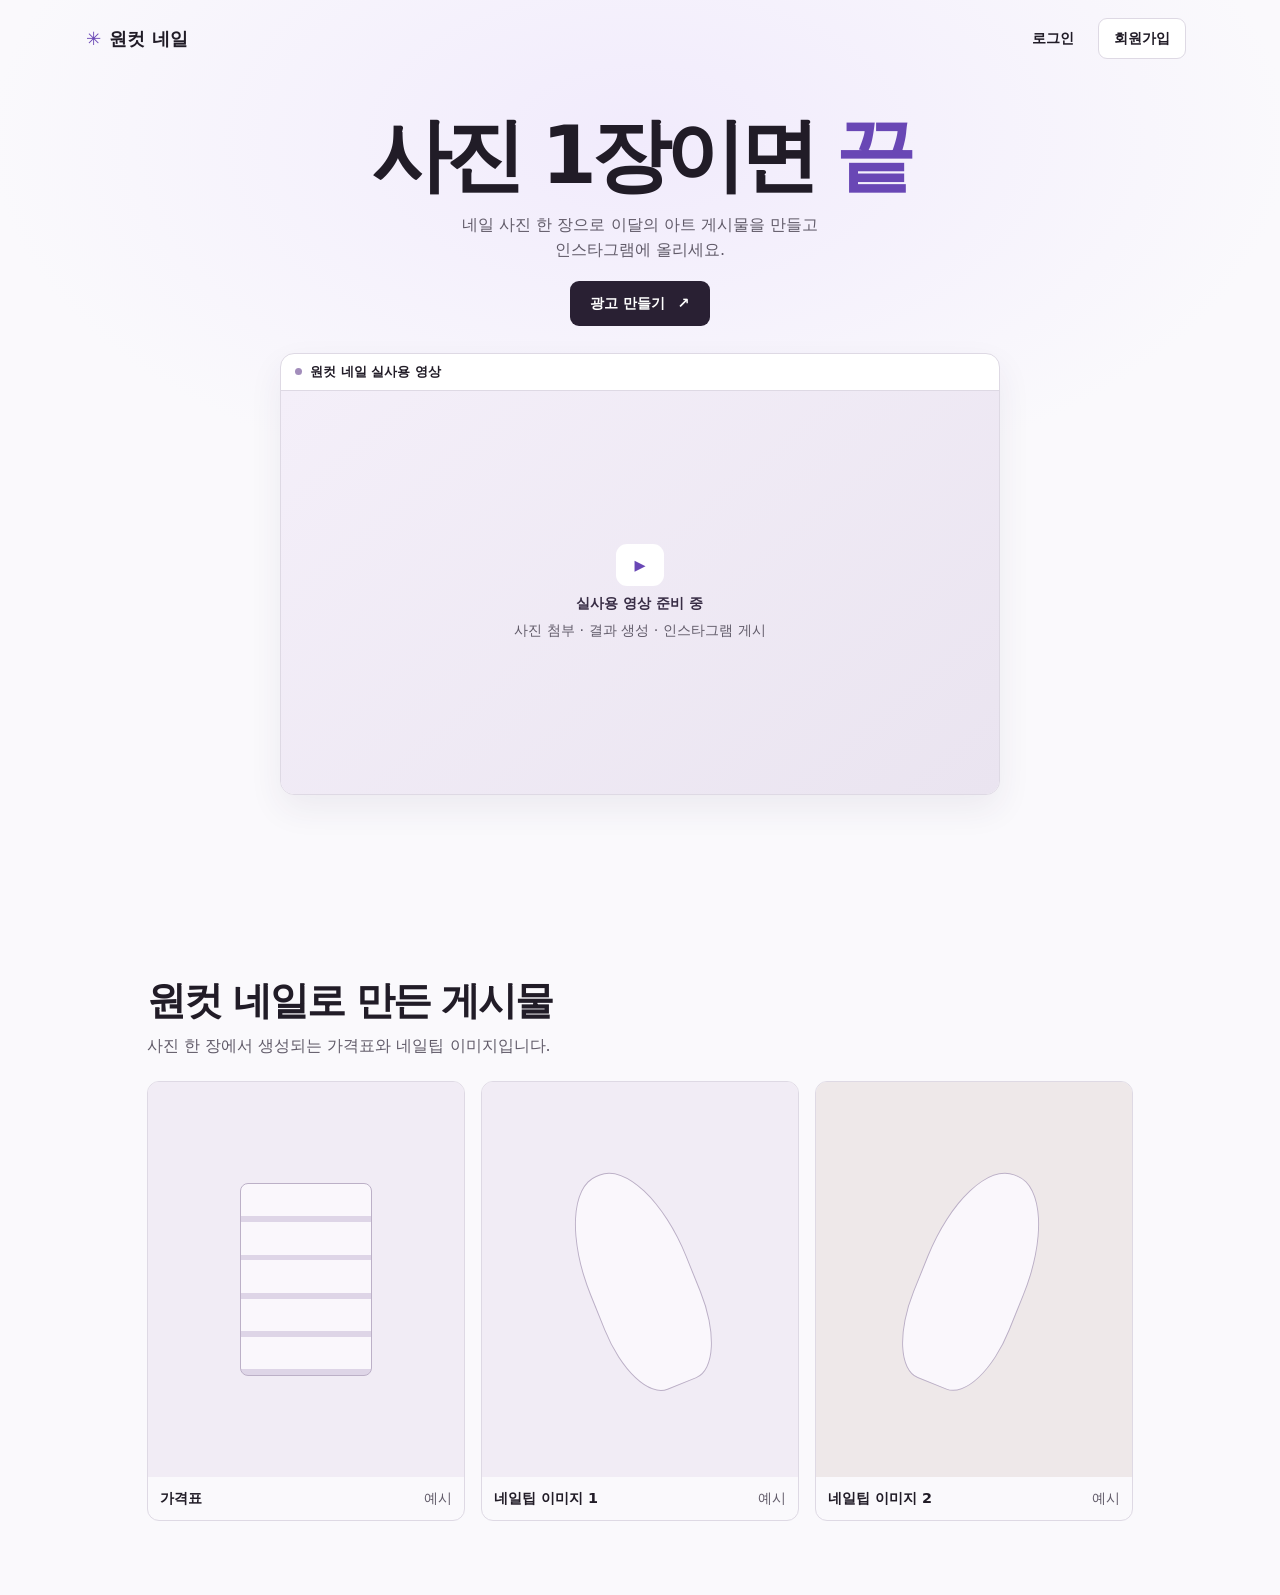
==== src/pipelines/service/frontend/index.html @ 30fa4fbd "feat: 원컷 네일 웹 서비스 구현 및 실행 문서 추가" ====
<!doctype html>
<html lang="ko">
<head>
  <meta charset="utf-8">
  <meta name="viewport" content="width=device-width, initial-scale=1">
  <meta name="description" content="네일 사진 한 장으로 이달의 아트 게시물을 만들어 보세요.">
  <title>원컷 네일 | 사진 1장이면 끝</title>
  <link rel="stylesheet" href="./styles.css">
  <script src="./app.js" type="module"></script>
</head>
<body>
  <div class="first-screen">
    <header class="site-header">
      <a class="brand" href="./" aria-label="원컷 네일 홈">
        <span class="brand-mark" aria-hidden="true">✳</span> 원컷 네일
      </a>
      <nav aria-label="계정">
        <button class="button button-plain" type="button" data-guest data-auth="로그인">로그인</button>
        <button class="button button-outline" type="button" data-guest data-auth="회원가입">회원가입</button>
        <a class="button button-outline" href="./mypage.html" data-account hidden>마이페이지</a>
        <button class="button button-plain" type="button" data-account data-logout hidden>로그아웃</button>
        <p class="auth-status" data-logout-status role="status"></p>
      </nav>
    </header>

    <main id="main">
      <section class="hero" aria-labelledby="hero-title">
        <h1 id="hero-title">사진 1장이면 <span>끝</span></h1>
        <p>네일 사진 한 장으로 이달의 아트 게시물을 만들고<br class="desktop-break">
          인스타그램에 올리세요.</p>
        <a class="button button-primary" href="./create.html" data-auth-create>
          광고 만들기 <span aria-hidden="true">↗</span>
        </a>

        <figure class="demo">
          <figcaption><span aria-hidden="true"></span> 원컷 네일 실사용 영상</figcaption>
          <!-- 촬영본을 연결할 때 .demo-placeholder를 video 요소로 교체합니다. -->
          <div class="demo-placeholder">
            <span class="play-mark" aria-hidden="true">▶</span>
            <strong>실사용 영상 준비 중</strong>
            <span>사진 첨부 · 결과 생성 · 인스타그램 게시</span>
          </div>
        </figure>
      </section>
    </main>
  </div>

  <section class="gallery" aria-labelledby="gallery-title">
    <div class="gallery-inner">
      <h2 id="gallery-title">원컷 네일로 만든 게시물</h2>
      <p>사진 한 장에서 생성되는 가격표와 네일팁 이미지입니다.</p>
      <div class="gallery-grid">
        <!-- 실제 결과물을 연결할 때 각 .image-placeholder를 img 요소로 교체합니다. -->
        <figure>
          <div class="image-placeholder price-preview" aria-hidden="true"><i></i></div>
          <figcaption>가격표 <span>예시</span></figcaption>
        </figure>
        <figure>
          <div class="image-placeholder nail-preview" aria-hidden="true"><i></i></div>
          <figcaption>네일팁 이미지 1 <span>예시</span></figcaption>
        </figure>
        <figure>
          <div class="image-placeholder nail-preview alternate" aria-hidden="true"><i></i></div>
          <figcaption>네일팁 이미지 2 <span>예시</span></figcaption>
        </figure>
      </div>
    </div>
  </section>

</body>
</html>
---- src/pipelines/service/frontend/styles.css ----
/* 화면 전체가 공유하는 색상, 배경, 글꼴을 설정합니다. */
:root {
  color-scheme: light;
  font-family: system-ui, "Apple SD Gothic Neo", "Malgun Gothic", sans-serif;
  color: #211c27;
  background: #faf9fc;
  --muted: #615b69;
  --line: #ded9e4;
  --accent: #6947b5;
}

*, *::before, *::after { box-sizing: border-box; }
/* 페이지의 기본 여백, 배경, 키보드 포커스 표시를 설정합니다. */
body {
  margin: 0;
  background: radial-gradient(ellipse 650px 360px at 50% 140px, #f1ebfc, transparent 100%), #faf9fc;
}
button { font: inherit; }
a { color: inherit; }
:focus-visible { outline: 3px solid var(--accent); outline-offset: 4px; }

/* 랜딩 첫 화면의 높이와 상단 메뉴의 배치를 설정합니다. */
.first-screen {
  min-height: 100svh;
}

.site-header {
  max-width: 1220px;
  margin: auto;
  padding: 18px clamp(16px, 5vw, 56px);
  display: flex;
  align-items: center;
  justify-content: space-between;
  gap: 12px;
}

/* 서비스 로고와 이름의 정렬, 글자 모양, 브랜드 색상을 설정합니다. */
.brand {
  display: inline-flex;
  align-items: center;
  gap: 8px;
  font-size: 1.14rem;
  font-weight: 850;
  text-decoration: none;
  white-space: nowrap;
}

.brand-mark { color: var(--accent); }
.site-header nav { display: flex; gap: 8px; }

/* 공통 버튼의 크기와 정렬, 종류별 색상과 호버 상태를 설정합니다. */
.button {
  display: inline-flex;
  justify-content: center;
  align-items: center;
  gap: 12px;
  padding: 10px 15px;
  border: 1px solid transparent;
  border-radius: 9px;
  cursor: pointer;
  font-size: .9rem;
  font-weight: 750;
  white-space: nowrap;
  text-decoration: none;
}

.button-plain { background: transparent; color: inherit; }
.button-plain:hover, .button-outline:hover { background: #eee8f6; }
.button-outline { border-color: var(--line); background: #fff; color: inherit; }
.button-primary { background: #292033; color: #fff; padding: 12px 19px; }
.button-primary:hover { background: #49385a; }

/* 랜딩의 핵심 메시지와 주요 행동 버튼 영역을 배치합니다. */
.hero {
  width: min(100% - 32px, 960px);
  margin: auto;
  padding: clamp(12px, 4vh, 48px) 0 26px;
  text-align: center;
}

h1, h2, p, figure { margin: 0; }
.hero h1 { font-size: clamp(2.55rem, 7vw, 5rem); line-height: 1.08; letter-spacing: -.075em; }
.hero h1 span { color: var(--accent); }
.hero p { margin: 14px 0 18px; color: var(--muted); line-height: 1.55; }

/* 실사용 영상 프레임과 제목 표시줄을 꾸밉니다. */
.demo {
  width: min(100%, 720px, 88vh);
  margin: clamp(16px, 3vh, 32px) auto 0;
  border: 1px solid var(--line);
  border-radius: 14px;
  overflow: hidden;
  background: #fff;
  box-shadow: 0 14px 34px #35264e12;
}

.demo figcaption {
  display: flex;
  align-items: center;
  gap: 8px;
  padding: 9px 14px;
  font-size: .82rem;
  font-weight: 700;
}

.demo figcaption span { width: 7px; height: 7px; border-radius: 50%; background: #a28dbb; }
.demo video, .demo-placeholder { display: block; width: 100%; aspect-ratio: 16 / 9; }

/* 영상 준비 중 표시와 재생 아이콘을 중앙에 배치합니다. */
.demo-placeholder {
  display: grid;
  place-content: center;
  justify-items: center;
  gap: 8px;
  border-top: 1px solid var(--line);
  background: linear-gradient(140deg, #f4eff9, #eae4f0);
  color: var(--muted);
  font-size: clamp(.74rem, 2.2vw, .9rem);
}

.demo-placeholder strong { color: #382d45; }
.play-mark { display: grid; place-items: center; width: 48px; height: 42px; background: #fff; border-radius: 11px; color: var(--accent); }

/* 랜딩 갤러리의 너비와 카드 그리드, 이미지 비율을 설정합니다. */
.gallery-inner { max-width: 1050px; margin: auto; padding: clamp(36px, 7vw, 74px) clamp(16px, 4vw, 32px); }
.gallery h2 { font-size: clamp(1.65rem, 4vw, 2.45rem); letter-spacing: -.05em; }
.gallery p { margin: 8px 0 24px; color: var(--muted); }
.gallery-grid { display: grid; grid-template-columns: repeat(3, minmax(0, 1fr)); gap: 16px; }
.gallery-grid figure { overflow: hidden; border: 1px solid var(--line); border-radius: 12px; }
.gallery-grid figcaption { display: flex; justify-content: space-between; gap: 8px; padding: 12px; font-size: .9rem; font-weight: 700; }
.gallery-grid figcaption span { color: var(--muted); font-weight: 400; }
.gallery-grid img, .image-placeholder { display: block; width: 100%; aspect-ratio: 4 / 5; object-fit: cover; }
/* 가격표와 네일팁의 예시 이미지가 들어갈 자리를 꾸밉니다. */
.image-placeholder { display: grid; place-items: center; background: #f1ecf5; }
.image-placeholder i { display: block; width: 42%; height: 49%; border: 1px solid #bcb0c7; border-radius: 8px; background: #faf7fc; }
.price-preview i { background: repeating-linear-gradient(#faf7fc 0 17%, #ded5e7 17% 20%); }
.nail-preview i { width: 33%; height: 57%; border-radius: 48% 48% 35% 35%; transform: rotate(-22deg); }
.alternate { background: #eee8e9; }
.alternate i { transform: rotate(22deg); }

/* 인증 팝업과 배경 오버레이의 크기, 모양, 스크롤 동작을 설정합니다. */
.auth-dialog {
  position: fixed;
  width: min(100% - 32px, 400px);
  max-height: calc(100dvh - 32px);
  padding: 36px 28px 28px;
  border: 1px solid var(--line);
  border-radius: 18px;
  background: #faf9fc;
  color: #211c27;
  box-shadow: 0 24px 80px #1a11234d;
}

.auth-dialog::backdrop {
  background: #21182bc7;
  backdrop-filter: blur(6px);
}

body:has(.auth-dialog[open]) { overflow: hidden; }
.auth-dialog h2 { margin-bottom: 24px; text-align: center; font-size: 1.55rem; }

/* 인증 팝업의 닫기 버튼을 배치하고 기본 제출 버튼의 너비를 맞춥니다. */
.auth-close {
  position: absolute;
  top: 10px;
  right: 10px;
  width: 36px;
  height: 36px;
  border: 0;
  border-radius: 8px;
  background: transparent;
  color: var(--muted);
  font-size: 1.5rem;
  cursor: pointer;
}

.auth-close:hover { background: #eee8f6; }
.auth-action { width: 100%; }

/* 인증 입력 필드와 상태 안내 문구를 정렬합니다. */
.auth-email { display: grid; gap: 9px; }
.auth-email label { font-size: .88rem; font-weight: 700; }
.auth-email input {
  width: 100%;
  min-width: 0;
  padding: 11px 12px;
  border: 1px solid var(--line);
  border-radius: 9px;
  background: #fff;
  color: inherit;
  font: inherit;
}
.auth-status { color: var(--muted); font-size: .85rem; }
.auth-status:not(:empty) { margin-top: 12px; }

/* 좁은 화면에서 랜딩의 메뉴와 콘텐츠 여백을 조정합니다. */
@media (max-width: 580px) {
  .site-header nav { gap: 3px; }
  .site-header .button { padding-inline: 9px; }
  .hero { padding-top: 32px; }
  .desktop-break { display: none; }
  .gallery-grid { gap: 8px; }
  .gallery-grid figcaption { flex-wrap: wrap; padding: 8px; font-size: .76rem; }
}

/* 숨김 상태인 요소와 비활성 버튼이 각각의 상태를 드러내게 합니다. */
[hidden] { display: none !important; }
.button:disabled { cursor: default; opacity: .65; }

/* 광고 생성과 마이페이지에서 사용하는 사이드바와 본문을 배치합니다. */
.create-layout {
  display: grid;
  grid-template-columns: 175px minmax(0, 760px);
  gap: clamp(16px, 4vw, 48px);
  align-items: stretch;
  max-width: 1100px;
  margin: auto;
  padding: clamp(16px, 4vw, 40px);
}

.create-sidebar, .create-main {
  border: 1px solid var(--line);
  border-radius: 14px;
  background: #fff;
}

.create-sidebar { padding: 16px 12px; }
.create-sidebar nav { display: grid; gap: 4px; margin-top: 14px; }
.create-sidebar nav .button { justify-content: flex-start; }
.create-main { min-width: 0; padding: clamp(16px, 4vw, 28px); }
.create-main h1 {
  margin: 0 0 20px;
  font-size: clamp(1.7rem, 5vw, 2.6rem);
  letter-spacing: -.06em;
}

/* 광고 생성 양식과 입력 항목 간격을 설정합니다. */
.create-form { display: grid; gap: 22px; }
.create-field { display: grid; align-content: start; gap: 7px; min-width: 0; }
.create-field > label:not(.photo-drop), .shop-fields legend { font-weight: 760; }

/* 사진 첨부 영역, 드래그 상태, 첨부 미리보기와 오류를 표시합니다. */
.photo-drop {
  position: relative;
  display: grid;
  justify-items: center;
  gap: 7px;
  padding: 17px 12px;
  border: 1px dashed #a997c3;
  border-radius: 10px;
  background: #f8f4fc;
  text-align: center;
  cursor: pointer;
}

.photo-drop:hover, .photo-drop.is-dragging { background: #eee5fa; }
.photo-drop:focus-within { outline: 3px solid var(--accent); outline-offset: 3px; }
.photo-icon { color: var(--accent); font-size: 1.45rem; line-height: 1; }
.photo-drop span:last-of-type, .prompt-meta { color: var(--muted); font-size: .82rem; }
.photo-input { position: absolute; width: 1px; height: 1px; opacity: 0; }
.photo-preview { display: flex; align-items: center; gap: 12px; min-width: 0; }
.photo-preview img { width: 64px; height: 64px; object-fit: cover; border-radius: 8px; }
.photo-preview span { flex: 1; min-width: 0; overflow-wrap: anywhere; }
.field-error { color: #9f2244; font-size: .85rem; }
.field-error:empty { display: none; }

/* 매장 정보 입력 그리드와 프롬프트 입력창, 실행 버튼을 정렬합니다. */
.shop-fields { min-width: 0; margin: 0; padding: 0; border: 0; }
.shop-fields legend { margin-bottom: 10px; padding: 0; }
.shop-grid { display: grid; grid-template-columns: repeat(2, minmax(0, 1fr)); gap: 12px; }
.shop-grid label { font-size: .87rem; }
.create-field input:not(.photo-input), .create-field textarea {
  width: 100%;
  min-width: 0;
  padding: 10px 12px;
  border: 1px solid var(--line);
  border-radius: 8px;
  background: #fff;
  color: inherit;
  font: inherit;
}

.create-field textarea { resize: vertical; }
.prompt-meta, .create-actions { display: flex; justify-content: space-between; align-items: center; gap: 8px; }
.prompt-meta output { white-space: nowrap; }
.create-actions { justify-content: flex-end; flex-wrap: wrap; }

/* 좁은 화면에서 작업 레이아웃과 카드 그리드의 열 수를 조정합니다. */
@media (max-width: 650px) {
  .create-layout { grid-template-columns: minmax(0, 1fr); }
  .create-sidebar { display: flex; flex-wrap: wrap; align-items: center; justify-content: space-between; gap: 8px; }
  .create-sidebar nav { display: flex; flex-wrap: wrap; margin: 0; }
  .create-sidebar nav .button { padding-inline: 8px; }
}

/* 폭이 특히 좁은 화면에서 카드가 한 열로 배치되게 합니다. */
@media (max-width: 390px) {
  .shop-grid { grid-template-columns: minmax(0, 1fr); }
}

/* 생성 결과의 제목과 이미지 카드, 개별 수정 지시를 배치합니다. */
.result-panel { display: grid; gap: 22px; }
.result-header { display: flex; justify-content: space-between; align-items: start; gap: 12px; flex-wrap: wrap; }
.result-header h1 { margin-bottom: 5px; }
.result-header p, .result-note { color: var(--muted); font-size: .87rem; }
.result-grid { align-items: start; }
.result-grid .image-placeholder { aspect-ratio: 1 / 1; }
.result-image-edit { display: grid; gap: 8px; padding: 0 10px 10px; }
.result-image-edit .button { white-space: normal; padding-inline: 6px; }
.image-edit-draft { color: var(--muted); font-size: .85rem; overflow-wrap: anywhere; white-space: pre-wrap; }
/* 이미지 수정 팝업의 너비와 선택 이미지 미리보기를 설정합니다. */
.image-edit-dialog { width: min(100% - 32px, 450px); }
.image-edit-preview { display: grid; justify-items: center; gap: 6px; margin-bottom: 16px; font-weight: 700; }
.image-edit-preview .image-placeholder { width: 112px; aspect-ratio: 1 / 1; border-radius: 8px; }
.image-edit-dialog .create-actions { margin-top: 8px; }

/* 시험용 선택 컨트롤과 처리 상태 안내를 표시합니다. */
.preview-control { display: inline-flex; align-items: center; gap: 7px; color: var(--muted); font-size: .82rem; }
.preview-control select { padding: 5px; border: 1px solid var(--line); border-radius: 6px; background: #fff; color: inherit; font: inherit; }
.preview-note, .workflow-dialog > p { color: var(--muted); font-size: .9rem; margin-bottom: 10px; }
.preview-note:empty { display: none; }
.status-card { display: flex; align-items: center; justify-content: space-between; gap: 10px; background: #fff3f6; border-radius: 8px; padding: 12px; font-size: .9rem; }
/* 내보내기와 게시 미리보기 팝업의 공통 너비와 버튼 배치를 설정합니다. */
.workflow-dialog { width: min(100% - 28px, 650px); }
.workflow-dialog h2 { margin-bottom: 14px; text-align: left; }
.workflow-actions { display: flex; flex-wrap: wrap; align-items: center; justify-content: flex-end; gap: 8px; margin-top: 14px; }
/* 내보낼 이미지의 선택 여부와 게시 순번을 표시합니다. */
.export-grid { display: grid; grid-template-columns: repeat(3, minmax(0, 1fr)); gap: 8px; }
.export-option { overflow: hidden; display: grid; gap: 6px; padding: 5px 5px 9px; border: 1px solid var(--line); border-radius: 8px; background: #fff; color: inherit; cursor: pointer; }
.export-option[aria-pressed="true"] { border-color: var(--accent); background: #f3edf9; }
.selection-order { color: var(--muted); font-size: .8rem; }
/* 게시 미리보기에서 이미지 순서와 이동 버튼을 배치합니다. */
.publish-images { display: grid; grid-template-columns: repeat(3, minmax(0, 1fr)); gap: 8px; padding: 0; list-style: none; }
.publish-images li { text-align: center; }
.publish-images li > span:not(.image-placeholder) { display: block; margin: 6px 0; font-size: .8rem; }
.publish-images button { padding: 4px 8px; margin: 0 2px; }
/* 게시 실패 화면에서 문구의 줄바꿈을 유지해 표시합니다. */
#failure-caption { padding: 10px; background: #f3edf9; white-space: pre-wrap; overflow-wrap: anywhere; font: inherit; }
/* 마이페이지 채팅 목록과 관리 버튼, 삭제 대상 선택지를 정렬합니다. */
.chat-list { padding: 0; list-style: none; }
.chat-list li { display: flex; justify-content: space-between; gap: 10px; flex-wrap: wrap; padding: 12px 0; border-top: 1px solid var(--line); }
.chat-list li p { margin-top: 4px; font-size: .85rem; color: var(--muted); }
.chat-list .workflow-actions { margin: 0; }
.chat-limit-options { display: grid; gap: 8px; border: 1px solid var(--line); border-radius: 8px; }
.chat-limit-options label { display: flex; align-items: center; gap: 6px; }

/* 게시글 문구 영역의 조작 버튼을 양쪽에 배치합니다. */
.caption-actions { justify-content: space-between; margin-top: 0; }

/* 결과 카드와 내보내기, 게시 미리보기의 실제 이미지 크기를 맞춥니다. */
.result-grid .image-placeholder img,
.export-grid .image-placeholder img,
.publish-images .image-placeholder img { width: 100%; height: 100%; object-fit: cover; }

/* 개별 수정 팝업에서 선택 이미지가 프레임을 채우게 합니다. */
.image-edit-preview img { width: 100%; height: 100%; object-fit: cover; border-radius: inherit; }

/* 인증과 계정 메뉴 중 숨김 상태인 항목의 표시를 차단합니다. */
.auth-email[hidden], [data-guest][hidden], [data-account][hidden] { display: none; }
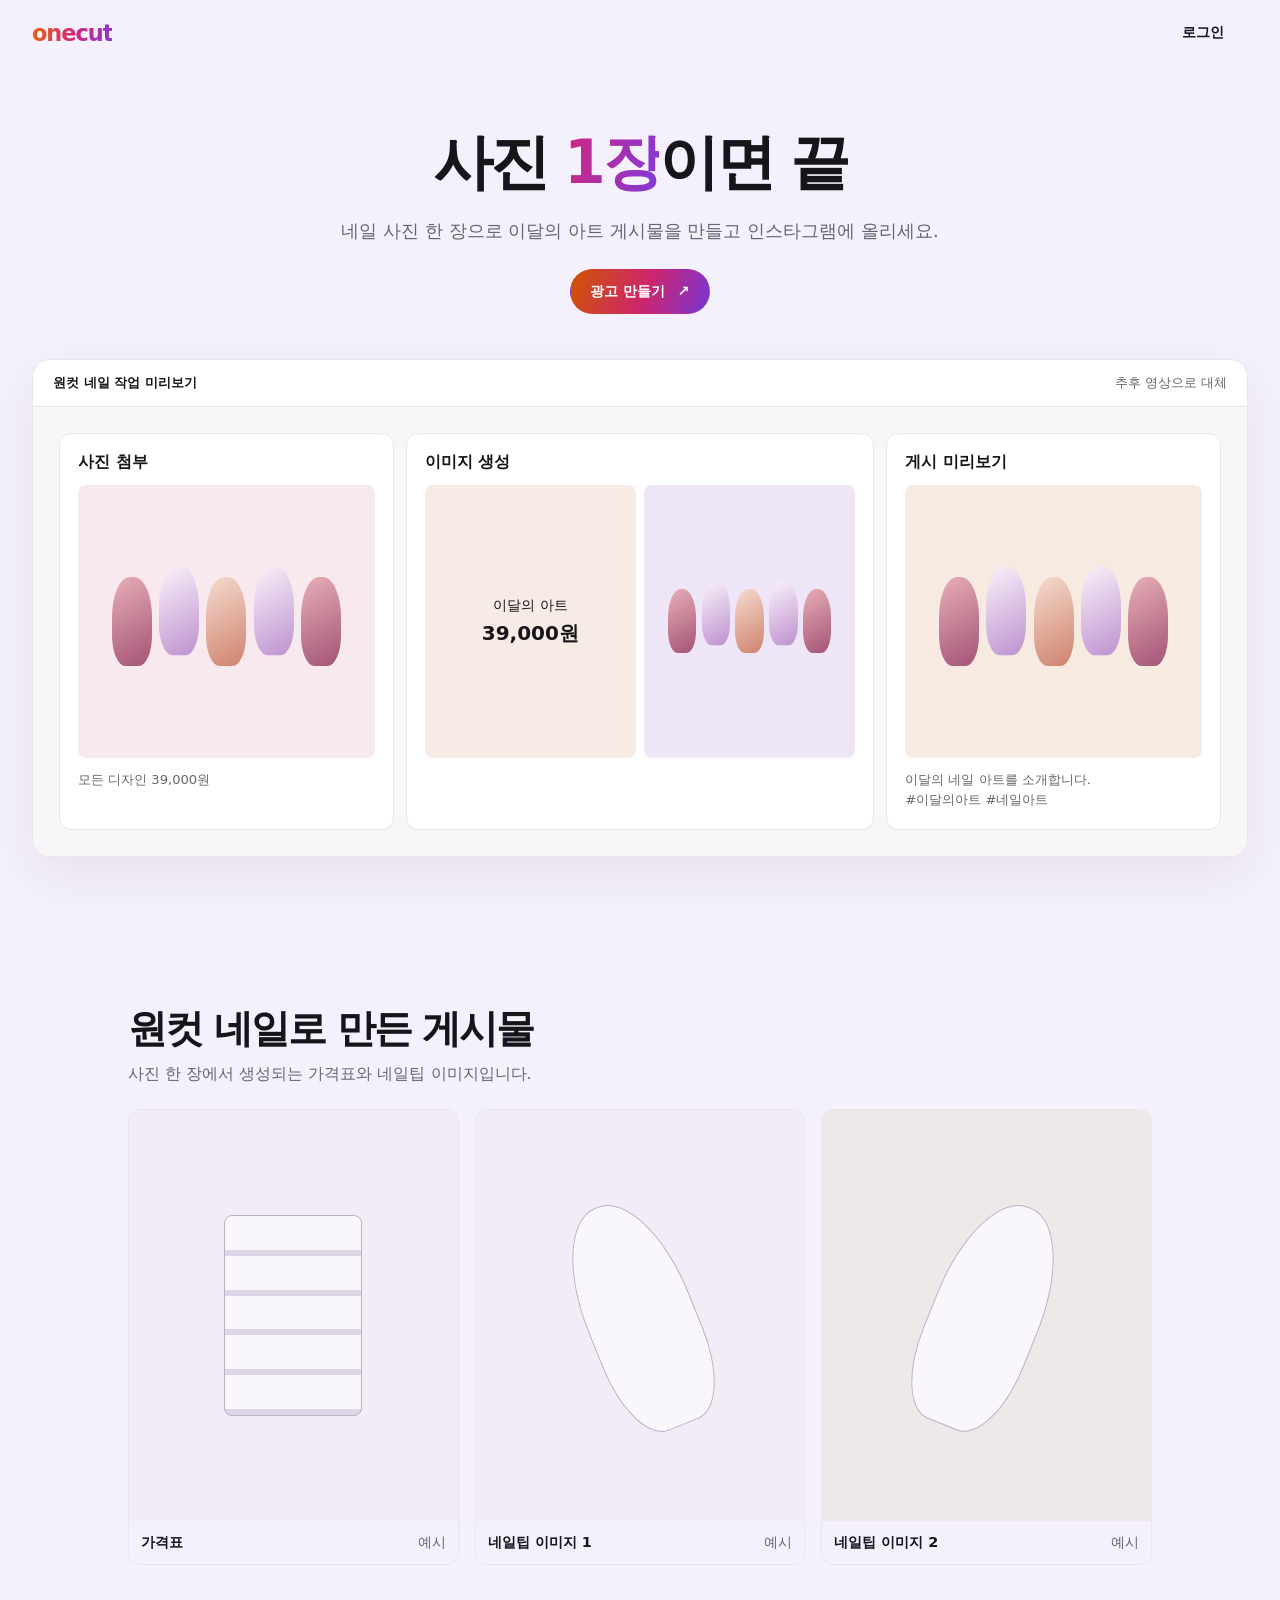
==== commit f70c7721: "feat: refine Onecut web design and ad workflow" ====
--- a/src/pipelines/service/frontend/index.html
+++ b/src/pipelines/service/frontend/index.html
@@ -6,17 +6,18 @@
   <meta name="description" content="네일 사진 한 장으로 이달의 아트 게시물을 만들어 보세요.">
   <title>원컷 네일 | 사진 1장이면 끝</title>
   <link rel="stylesheet" href="./styles.css">
-  <script src="./app.js" type="module"></script>
+  <link rel="stylesheet" href="./landing.css">
+  <script src="./app.js?v=login-error-preview" type="module"></script>
 </head>
-<body>
+<body class="landing-page">
   <div class="first-screen">
     <header class="site-header">
-      <a class="brand" href="./" aria-label="원컷 네일 홈">
-        <span class="brand-mark" aria-hidden="true">✳</span> 원컷 네일
-      </a>
-      <nav aria-label="계정">
+      <a class="brand brand-wordmark" href="./" aria-label="원컷 네일 홈">onecut</a>
+      <button class="landing-menu-toggle" type="button" aria-expanded="false" aria-controls="landing-account" aria-label="계정 메뉴">
+        <span aria-hidden="true"></span>
+      </button>
+      <nav id="landing-account" aria-label="계정">
         <button class="button button-plain" type="button" data-guest data-auth="로그인">로그인</button>
-        <button class="button button-outline" type="button" data-guest data-auth="회원가입">회원가입</button>
         <a class="button button-outline" href="./mypage.html" data-account hidden>마이페이지</a>
         <button class="button button-plain" type="button" data-account data-logout hidden>로그아웃</button>
         <p class="auth-status" data-logout-status role="status"></p>
@@ -25,21 +26,34 @@
 
     <main id="main">
       <section class="hero" aria-labelledby="hero-title">
-        <h1 id="hero-title">사진 1장이면 <span>끝</span></h1>
-        <p>네일 사진 한 장으로 이달의 아트 게시물을 만들고<br class="desktop-break">
-          인스타그램에 올리세요.</p>
-        <a class="button button-primary" href="./create.html" data-auth-create>
+        <h1 id="hero-title">사진 <span class="brand-title-accent">1장</span>이면 끝</h1>
+        <p>네일 사진 한 장으로 이달의 아트 게시물을 만들고 인스타그램에 올리세요.</p>
+        <a class="button button-primary button-brand" href="./create.html" data-auth-create>
           광고 만들기 <span aria-hidden="true">↗</span>
         </a>
 
         <figure class="demo">
-          <figcaption><span aria-hidden="true"></span> 원컷 네일 실사용 영상</figcaption>
-          <!-- 촬영본을 연결할 때 .demo-placeholder를 video 요소로 교체합니다. -->
-          <div class="demo-placeholder">
-            <span class="play-mark" aria-hidden="true">▶</span>
-            <strong>실사용 영상 준비 중</strong>
-            <span>사진 첨부 · 결과 생성 · 인스타그램 게시</span>
-          </div>
+          <figcaption>원컷 네일 작업 미리보기 <span>추후 영상으로 대체</span></figcaption>
+          <!-- 촬영본이 준비되면 작업 예시를 video 요소로 교체합니다. -->
+          <ol class="landing-workflow">
+            <li>
+              <h2>사진 첨부</h2>
+              <div class="nail-swatch" aria-hidden="true"><i></i><i></i><i></i><i></i><i></i></div>
+              <p>모든 디자인 39,000원</p>
+            </li>
+            <li>
+              <h2>이미지 생성</h2>
+              <div class="workflow-art">
+                <div class="demo-price"><span>이달의 아트</span><strong>39,000원</strong></div>
+                <div class="nail-swatch result-swatch" aria-hidden="true"><i></i><i></i><i></i><i></i><i></i></div>
+              </div>
+            </li>
+            <li class="workflow-publish">
+              <h2>게시 미리보기</h2>
+              <div class="nail-swatch publish-swatch" aria-hidden="true"><i></i><i></i><i></i><i></i><i></i></div>
+              <p>이달의 네일 아트를 소개합니다.<br>#이달의아트 #네일아트</p>
+            </li>
+          </ol>
         </figure>
       </section>
     </main>
--- a/src/pipelines/service/frontend/styles.css
+++ b/src/pipelines/service/frontend/styles.css
@@ -7,6 +7,9 @@
   --muted: #615b69;
   --line: #ded9e4;
   --accent: #6947b5;
+  --onecut-gradient: linear-gradient(110deg, #cf5500, #cd256d 54%, #7736d5);
+  --onecut-wordmark-gradient: linear-gradient(110deg, #e86d09, #d62479 54%, #8537dd);
+  --onecut-canvas: #f5f1fc;
 }
 
 *, *::before, *::after { box-sizing: border-box; }
@@ -45,7 +48,29 @@
   white-space: nowrap;
 }
 
-.brand-mark { color: var(--accent); }
+.brand-wordmark {
+  width: fit-content;
+  font-size: 1.4rem;
+  font-weight: 800;
+  letter-spacing: -.045em;
+  color: #ad245e;
+}
+@supports (background-clip: text) {
+  .brand-wordmark {
+    background-image: var(--onecut-wordmark-gradient);
+    background-clip: text;
+    -webkit-text-fill-color: transparent;
+  }
+}
+@media (forced-colors: active) {
+  .brand-wordmark { -webkit-text-fill-color: currentColor; }
+}
+.brand-mark {
+  color: var(--accent);
+  background: linear-gradient(135deg, #f48226 8%, #e83c83 50%, #7442ca 88%);
+  background-clip: text;
+  -webkit-text-fill-color: transparent;
+}
 .site-header nav { display: flex; gap: 8px; }
 
 /* 공통 버튼의 크기와 정렬, 종류별 색상과 호버 상태를 설정합니다. */
@@ -69,6 +94,8 @@
 .button-outline { border-color: var(--line); background: #fff; color: inherit; }
 .button-primary { background: #292033; color: #fff; padding: 12px 19px; }
 .button-primary:hover { background: #49385a; }
+.button-primary.button-brand { background: var(--onecut-gradient); }
+.button-primary.button-brand:hover { filter: brightness(.9); }
 
 /* 랜딩의 핵심 메시지와 주요 행동 버튼 영역을 배치합니다. */
 .hero {
@@ -176,16 +203,22 @@
 
 .auth-close:hover { background: #eee8f6; }
 .auth-action { width: 100%; }
+.auth-alternative { display: grid; gap: 14px; margin: 16px 0 6px; }
+.auth-alternative[hidden] { display: none; }
+.auth-divider { display: flex; align-items: center; gap: 10px; color: var(--muted); font-size: .8rem; }
+.auth-divider::before, .auth-divider::after { content: ""; flex: 1; border-top: 1px solid var(--line); }
+.auth-dialog .auth-google { width: 100%; color: #211c27; font-weight: 750; }
+.auth-dialog .auth-google:disabled { opacity: 1; }
 
 /* 인증 입력 필드와 상태 안내 문구를 정렬합니다. */
 .auth-email { display: grid; gap: 9px; }
 .auth-email label { font-size: .88rem; font-weight: 700; }
+.auth-email label:is([for="auth-email"], [for="auth-password"]) { color: var(--muted); font-weight: 500; }
+.auth-email input, .auth-dialog .auth-google { border: 1px solid var(--line); border-radius: 9px; }
 .auth-email input {
   width: 100%;
   min-width: 0;
   padding: 11px 12px;
-  border: 1px solid var(--line);
-  border-radius: 9px;
   background: #fff;
   color: inherit;
   font: inherit;
@@ -227,7 +260,57 @@
 .create-sidebar { padding: 16px 12px; }
 .create-sidebar nav { display: grid; gap: 4px; margin-top: 14px; }
 .create-sidebar nav .button { justify-content: flex-start; }
+.sidebar-history { width: 100%; margin-top: 16px; padding-top: 12px; border-top: 1px solid var(--line); }
+.sidebar-history h2 { margin: 0 0 8px; font-size: .92rem; }
+.sidebar-history ul { display: grid; gap: 4px; margin: 0; padding: 0; list-style: none; }
+.sidebar-history a { display: block; padding: 8px; border-radius: 8px; overflow-wrap: anywhere; font-size: .88rem; text-decoration: none; }
+.sidebar-history a:hover, .sidebar-history a[aria-current="page"] { background: #f1ebfc; }
+.sidebar-history p { margin: 0; color: var(--muted); font-size: .82rem; }
 .create-main { min-width: 0; padding: clamp(16px, 4vw, 28px); }
+.ad-workspace {
+  grid-template-columns: clamp(185px, 19vw, 260px) minmax(0, 1fr);
+  gap: 0;
+  max-width: none;
+  min-height: 100svh;
+  padding: 0;
+  background: var(--onecut-canvas);
+}
+.ad-workspace .create-sidebar nav .button { justify-content: center; }
+.ad-workspace .photo-drop { border-color: #af95e2; background: #f7f3fd; }
+.brand-title-accent { color: #a72db0; }
+@supports (background-clip: text) {
+  .brand-title-accent {
+    background-image: linear-gradient(105deg, #d1267a, #8239dd);
+    background-clip: text;
+    -webkit-text-fill-color: transparent;
+  }
+}
+@media (forced-colors: active) {
+  .brand-title-accent { -webkit-text-fill-color: currentColor; }
+}
+.ad-workspace .create-sidebar { border: 0; border-inline-end: 1px solid var(--line); border-radius: 0; padding: 20px clamp(12px, 2vw, 24px); }
+.workspace-sidebar { display: contents; }
+.workspace-sidebar-toggle { display: none; }
+.ad-workspace .create-main { border: 0; border-radius: 0; background: transparent; padding: clamp(20px, 5vw, 72px); }
+.ad-workspace :is(#create-title, .create-form, .result-panel) { max-width: 840px; margin-inline: auto; }
+.ad-workspace #create-title { text-align: center; }
+.sidebar-shop { width: 100%; margin-top: 20px; }
+.sidebar-shop-heading { display: flex; align-items: center; justify-content: space-between; gap: 8px; margin-bottom: 8px; }
+.sidebar-shop h2 { margin: 0; font-size: .92rem; }
+.sidebar-shop-heading .button { padding: 5px; color: var(--accent); font-size: .78rem; }
+.sidebar-shop dl { display: grid; gap: 4px; margin: 0; font-size: .85rem; }
+.sidebar-shop dl[hidden] { display: none; }
+.sidebar-shop dt { color: var(--muted); font-size: .75rem; }
+.sidebar-shop dd { margin: 0 0 8px; font-weight: 650; overflow-wrap: anywhere; }
+.sidebar-shop-form { display: grid; gap: 8px; }
+.sidebar-shop-form[hidden] { display: none; }
+.sidebar-shop-form label { display: grid; gap: 4px; font-size: .78rem; }
+.sidebar-shop-form input { width: 100%; min-width: 0; padding: 7px; border: 1px solid var(--line); border-radius: 8px; font: inherit; }
+.sidebar-shop-form input:focus { border-color: var(--accent); outline: none; }
+.sidebar-shop-form .button { padding: 7px 10px; }
+.sidebar-shop-form p { margin: 0; font-size: .8rem; }
+.prompt-example { margin: 0; color: var(--muted); font-size: .875rem; }
+.submitted-prompt { justify-self: end; max-width: 85%; margin: 0; padding: 10px 16px; border-radius: 16px; background: #eee5fa; white-space: pre-wrap; overflow-wrap: anywhere; }
 .create-main h1 {
   margin: 0 0 20px;
   font-size: clamp(1.7rem, 5vw, 2.6rem);
@@ -237,7 +320,7 @@
 /* 광고 생성 양식과 입력 항목 간격을 설정합니다. */
 .create-form { display: grid; gap: 22px; }
 .create-field { display: grid; align-content: start; gap: 7px; min-width: 0; }
-.create-field > label:not(.photo-drop), .shop-fields legend { font-weight: 760; }
+.create-field > label:not(.photo-drop) { font-weight: 760; }
 
 /* 사진 첨부 영역, 드래그 상태, 첨부 미리보기와 오류를 표시합니다. */
 .photo-drop {
@@ -266,7 +349,6 @@
 
 /* 매장 정보 입력 그리드와 프롬프트 입력창, 실행 버튼을 정렬합니다. */
 .shop-fields { min-width: 0; margin: 0; padding: 0; border: 0; }
-.shop-fields legend { margin-bottom: 10px; padding: 0; }
 .shop-grid { display: grid; grid-template-columns: repeat(2, minmax(0, 1fr)); gap: 12px; }
 .shop-grid label { font-size: .87rem; }
 .create-field input:not(.photo-input), .create-field textarea {
@@ -283,11 +365,40 @@
 .create-field textarea { resize: vertical; }
 .prompt-meta, .create-actions { display: flex; justify-content: space-between; align-items: center; gap: 8px; }
 .prompt-meta output { white-space: nowrap; }
+.initial-prompt-meta { justify-content: flex-end; }
 .create-actions { justify-content: flex-end; flex-wrap: wrap; }
+.ad-workspace .create-form .create-actions { justify-content: center; }
+.ad-workspace .create-form .button-brand { width: min(100%, 290px); }
 
 /* 좁은 화면에서 작업 레이아웃과 카드 그리드의 열 수를 조정합니다. */
 @media (max-width: 650px) {
   .create-layout { grid-template-columns: minmax(0, 1fr); }
+  .ad-workspace .create-main { padding-top: 62px; }
+  .workspace-sidebar { display: block; position: fixed; inset: 8px auto auto 0; z-index: 3; }
+  .workspace-sidebar-toggle {
+    display: grid;
+    place-items: center;
+    width: 44px;
+    height: 44px;
+    border: 1px solid var(--line);
+    border-radius: 0 10px 10px 0;
+    background: #fff;
+    color: inherit;
+    cursor: pointer;
+  }
+  .workspace-sidebar .create-sidebar {
+    display: none;
+    position: absolute;
+    inset: 0 auto auto 100%;
+    width: min(250px, calc(100vw - 56px));
+    max-height: calc(100dvh - 16px);
+    overflow: auto;
+    border: 1px solid var(--line);
+    border-radius: 0 12px 12px 12px;
+    box-shadow: 0 12px 30px #26174524;
+  }
+  .workspace-sidebar-toggle[aria-expanded="true"] + .create-sidebar { display: block; }
+  .workspace-sidebar .create-sidebar nav { display: grid; margin-top: 14px; }
   .create-sidebar { display: flex; flex-wrap: wrap; align-items: center; justify-content: space-between; gap: 8px; }
   .create-sidebar nav { display: flex; flex-wrap: wrap; margin: 0; }
   .create-sidebar nav .button { padding-inline: 8px; }
@@ -300,16 +411,19 @@
 
 /* 생성 결과의 제목과 이미지 카드, 개별 수정 지시를 배치합니다. */
 .result-panel { display: grid; gap: 22px; }
-.result-header { display: flex; justify-content: space-between; align-items: start; gap: 12px; flex-wrap: wrap; }
-.result-header h1 { margin-bottom: 5px; }
-.result-header p, .result-note { color: var(--muted); font-size: .87rem; }
-.result-grid { align-items: start; }
+.result-grid { align-items: stretch; }
+.result-grid figure { display: flex; flex-direction: column; background: #fff; }
+.result-grid .result-image-edit { margin-top: auto; }
 .result-grid .image-placeholder { aspect-ratio: 1 / 1; }
 .result-image-edit { display: grid; gap: 8px; padding: 0 10px 10px; }
 .result-image-edit .button { white-space: normal; padding-inline: 6px; }
-.image-edit-draft { color: var(--muted); font-size: .85rem; overflow-wrap: anywhere; white-space: pre-wrap; }
+.image-prompt-summary { display: grid; gap: 5px; margin: 0; padding: 0; list-style: none; }
+.image-prompt-summary:empty { display: none; }
+.image-prompt-summary li { display: flex; justify-content: space-between; align-items: center; gap: 8px; padding: 4px 8px 4px 12px; border-radius: 8px; background: #eee5fa; overflow-wrap: anywhere; }
+.image-prompt-remove { flex: 0 0 32px; min-height: 32px; border: 0; border-radius: 6px; background: transparent; color: var(--muted); font-size: 1.2rem; cursor: pointer; }
+.image-prompt-remove:hover { background: #e0d3f0; color: inherit; }
 /* 이미지 수정 팝업의 너비와 선택 이미지 미리보기를 설정합니다. */
-.image-edit-dialog { width: min(100% - 32px, 450px); }
+.image-edit-dialog { width: min(100% - 32px, 450px); background: var(--onecut-canvas); }
 .image-edit-preview { display: grid; justify-items: center; gap: 6px; margin-bottom: 16px; font-weight: 700; }
 .image-edit-preview .image-placeholder { width: 112px; aspect-ratio: 1 / 1; border-radius: 8px; }
 .image-edit-dialog .create-actions { margin-top: 8px; }
@@ -330,22 +444,53 @@
 .export-option[aria-pressed="true"] { border-color: var(--accent); background: #f3edf9; }
 .selection-order { color: var(--muted); font-size: .8rem; }
 /* 게시 미리보기에서 이미지 순서와 이동 버튼을 배치합니다. */
-.publish-images { display: grid; grid-template-columns: repeat(3, minmax(0, 1fr)); gap: 8px; padding: 0; list-style: none; }
-.publish-images li { text-align: center; }
+.publish-images { display: flex; gap: 8px; overflow-x: auto; padding: 0 0 4px; list-style: none; }
+#publish-dialog :is(#publish-caption, .publish-images) {
+  --publish-scroll-thumb: #a4a0a8;
+  scrollbar-width: thin;
+  scrollbar-color: var(--publish-scroll-thumb) transparent;
+}
+#publish-dialog .publish-images:not(.show-scrollbar) { --publish-scroll-thumb: transparent; }
+#publish-dialog :is(#publish-caption, .publish-images)::-webkit-scrollbar { width: 8px; height: 8px; }
+#publish-dialog :is(#publish-caption, .publish-images)::-webkit-scrollbar-thumb {
+  border-radius: 999px;
+  background: var(--publish-scroll-thumb);
+}
+.publish-images li { flex: 0 0 clamp(128px, 31%, 216px); min-width: 0; text-align: center; scroll-snap-align: start; }
 .publish-images li > span:not(.image-placeholder) { display: block; margin: 6px 0; font-size: .8rem; }
 .publish-images button { padding: 4px 8px; margin: 0 2px; }
 /* 게시 실패 화면에서 문구의 줄바꿈을 유지해 표시합니다. */
 #failure-caption { padding: 10px; background: #f3edf9; white-space: pre-wrap; overflow-wrap: anywhere; font: inherit; }
+#publish-success h2 { text-align: center; }
+#publish-success .workflow-actions { justify-content: center; }
+#close-publish-success { min-width: 88px; min-height: 36px; padding: 6px 14px; font-size: 14px; }
 /* 마이페이지 채팅 목록과 관리 버튼, 삭제 대상 선택지를 정렬합니다. */
 .chat-list { padding: 0; list-style: none; }
 .chat-list li { display: flex; justify-content: space-between; gap: 10px; flex-wrap: wrap; padding: 12px 0; border-top: 1px solid var(--line); }
 .chat-list li p { margin-top: 4px; font-size: .85rem; color: var(--muted); }
 .chat-list .workflow-actions { margin: 0; }
+.history-content { max-width: 840px; margin-inline: auto; }
+.history-workspace .create-sidebar [aria-current="page"] { background: #eee5fa; }
+.instagram-account-row { display: flex; align-items: center; justify-content: space-between; flex-wrap: wrap; gap: 12px; margin-top: 20px; padding-block: 16px; border-block: 1px solid var(--line); }
+.instagram-account-row[hidden] { display: none; }
+.history-workspace .chat-list li { align-items: center; padding-block: 16px; }
+.history-workspace .chat-list li:last-child { border-bottom: 1px solid var(--line); }
+.history-workspace .chat-list .chat-dates { display: flex; flex-wrap: wrap; gap: 4px 14px; }
+.history-workspace .chat-list [aria-disabled="true"] { opacity: .55; }
+.history-workspace .chat-list .chat-remove { color: #9e3047; }
+@media (max-width: 650px) {
+  .history-workspace .create-main { padding-top: 24px; }
+}
 .chat-limit-options { display: grid; gap: 8px; border: 1px solid var(--line); border-radius: 8px; }
 .chat-limit-options label { display: flex; align-items: center; gap: 6px; }
 
 /* 게시글 문구 영역의 조작 버튼을 양쪽에 배치합니다. */
-.caption-actions { justify-content: space-between; margin-top: 0; }
+.publish-section-heading { display: flex; align-items: center; justify-content: space-between; flex-wrap: wrap; gap: 8px 12px; }
+.publish-section-heading > p { margin: 0; color: var(--muted); }
+.publish-section-heading > label { font-weight: 760; }
+.publish-section-heading > .button { margin-inline-start: auto; }
+#export-dialog .publish-section-heading { margin-bottom: 10px; }
+#export-count { margin-inline-start: auto; color: var(--muted); white-space: nowrap; }
 
 /* 결과 카드와 내보내기, 게시 미리보기의 실제 이미지 크기를 맞춥니다. */
 .result-grid .image-placeholder img,
--- a/src/pipelines/service/frontend/landing.css
+++ b/src/pipelines/service/frontend/landing.css
@@ -0,0 +1,172 @@
+/* 화면 너비에 맞춰 랜딩의 콘텐츠 폭을 정합니다. */
+.landing-page {
+  --landing-width: 1024px;
+  --landing-gutter: clamp(16px, 3vw, 32px);
+  --muted: #68666c;
+  --line: #e8e6e9;
+  background: var(--onecut-canvas);
+  color: #171519;
+}
+
+.landing-page .site-header, .landing-page .hero, .landing-page .gallery-inner {
+  width: min(calc(100% - 2 * var(--landing-gutter)), var(--landing-width));
+  max-width: none;
+  margin-inline: auto;
+}
+.landing-page .site-header { position: relative; min-height: 64px; padding: 12px 0; }
+.landing-page .site-header nav { align-items: center; }
+.landing-page .site-header .button, .landing-page .hero > .button {
+  border-radius: 999px;
+  font-weight: 650;
+}
+
+.landing-menu-toggle {
+  display: none;
+  width: 44px;
+  height: 44px;
+  place-items: center;
+  border: 1px solid var(--line);
+  border-radius: 12px;
+  background: #fff;
+  color: inherit;
+  cursor: pointer;
+}
+.landing-menu-toggle span {
+  width: 17px;
+  height: 2px;
+  background: currentColor;
+  box-shadow: 0 5px, 0 -5px;
+}
+
+.landing-page .first-screen { min-height: 100vh; min-height: 100svh; }
+.landing-page .hero { padding: clamp(48px, 7vh, 78px) 0 0; }
+.landing-page .hero h1 {
+  font-size: clamp(2.3rem, 4.8vw, 3.75rem);
+  line-height: 1.15;
+  letter-spacing: -.055em;
+  font-weight: 740;
+}
+.landing-page .hero > p {
+  margin: 20px auto 24px;
+  max-width: 650px;
+  font-size: clamp(.95rem, 1.5vw, 1.125rem);
+  line-height: 1.55;
+  text-wrap: pretty;
+}
+.landing-page .demo {
+  width: 100%;
+  margin: clamp(34px, 5vh, 52px) 0 0;
+  border-radius: 18px;
+  box-shadow: 0 18px 54px #28152e12;
+  text-align: left;
+}
+.landing-page .demo figcaption { justify-content: space-between; flex-wrap: wrap; padding: 14px 20px; }
+.landing-page .demo figcaption span {
+  width: auto;
+  height: auto;
+  border-radius: 0;
+  background: none;
+  color: var(--muted);
+  font-weight: 500;
+}
+
+/* 사진 첨부부터 게시 미리보기까지의 예시를 보여줍니다. */
+.landing-workflow {
+  display: grid;
+  grid-template-columns: 1fr 1.4fr 1fr;
+  gap: 12px;
+  margin: 0;
+  padding: clamp(12px, 2.5vw, 26px);
+  list-style: none;
+  background: #f8f6f8;
+  border-top: 1px solid var(--line);
+}
+.landing-workflow > li {
+  display: grid;
+  align-content: start;
+  gap: 12px;
+  min-width: 0;
+  padding: clamp(10px, 1.5vw, 18px);
+  border: 1px solid var(--line);
+  border-radius: 12px;
+  background: #fff;
+}
+.landing-workflow h2 { font-size: clamp(.83rem, 1.55vw, 1rem); }
+.landing-workflow p { margin: 0; font-size: .82rem; }
+.workflow-art { display: grid; grid-template-columns: 1fr 1fr; gap: 8px; }
+.demo-price, .nail-swatch { min-height: clamp(94px, 18vw, 226px); border-radius: 8px; }
+.demo-price {
+  display: grid;
+  place-content: center;
+  gap: 5px;
+  padding: 5px;
+  text-align: center;
+  background: #f6ece5;
+  font-size: clamp(.64rem, 1.3vw, .9rem);
+}
+.demo-price strong { font-size: clamp(.78rem, 2vw, 1.25rem); }
+.nail-swatch {
+  display: flex;
+  align-items: center;
+  justify-content: center;
+  gap: 3%;
+  padding: 8%;
+  background: #f8e9ef;
+}
+.nail-swatch i {
+  width: 16%;
+  aspect-ratio: 1 / 2.25;
+  border-radius: 45% 45% 34% 34%;
+  background: linear-gradient(150deg, #e7afb6, #a35376);
+}
+.nail-swatch i:nth-child(2n) {
+  background: linear-gradient(150deg, #faf2fa, #bd91cf);
+  transform: translateY(-12%);
+}
+.nail-swatch i:nth-child(3n) { background: linear-gradient(150deg, #f5dbce, #cf826e); }
+.result-swatch { background: #eee5f6; }
+.publish-swatch { background: #f7eae1; }
+.landing-page .gallery-inner { padding: clamp(52px, 8vw, 105px) 0; }
+
+@media (min-width: 1024px) {
+  .landing-page .site-header, .landing-page .hero { --landing-width: 1280px; }
+}
+
+@media (min-width: 1024px) and (min-height: 850px) {
+  .demo-price, .nail-swatch {
+    min-height: clamp(226px, calc(42svh - 105px), 430px);
+  }
+}
+
+@media (max-width: 780px) {
+  .landing-page .site-header { min-height: 58px; padding: 7px 0; }
+  .landing-menu-toggle { display: grid; }
+  .landing-page .site-header nav {
+    display: none;
+    position: absolute;
+    z-index: 2;
+    inset: calc(100% + 4px) 0 auto auto;
+    width: min(220px, 100%);
+    padding: 10px;
+    border: 1px solid var(--line);
+    border-radius: 14px;
+    background: #fff;
+    box-shadow: 0 12px 28px #28152e18;
+  }
+  .landing-menu-toggle[aria-expanded="true"] + nav { display: grid; }
+  .landing-page .hero { padding-top: clamp(32px, 6vw, 54px); }
+  .landing-page .hero h1 { font-size: clamp(2rem, 6vw, 2.85rem); }
+  .landing-page .hero > p { margin: 14px auto 20px; }
+  .landing-page .demo { margin-top: 30px; }
+}
+
+@media (max-width: 530px) {
+  .landing-workflow { grid-template-columns: 1fr 1.2fr; gap: 8px; }
+  .landing-workflow > .workflow-publish {
+    grid-column: 1 / -1;
+    grid-template-columns: minmax(70px, 1fr) 2fr;
+  }
+  .workflow-publish h2 { grid-column: 1 / -1; }
+  .workflow-publish .nail-swatch { min-height: 56px; }
+  .workflow-publish p { align-self: center; }
+}
